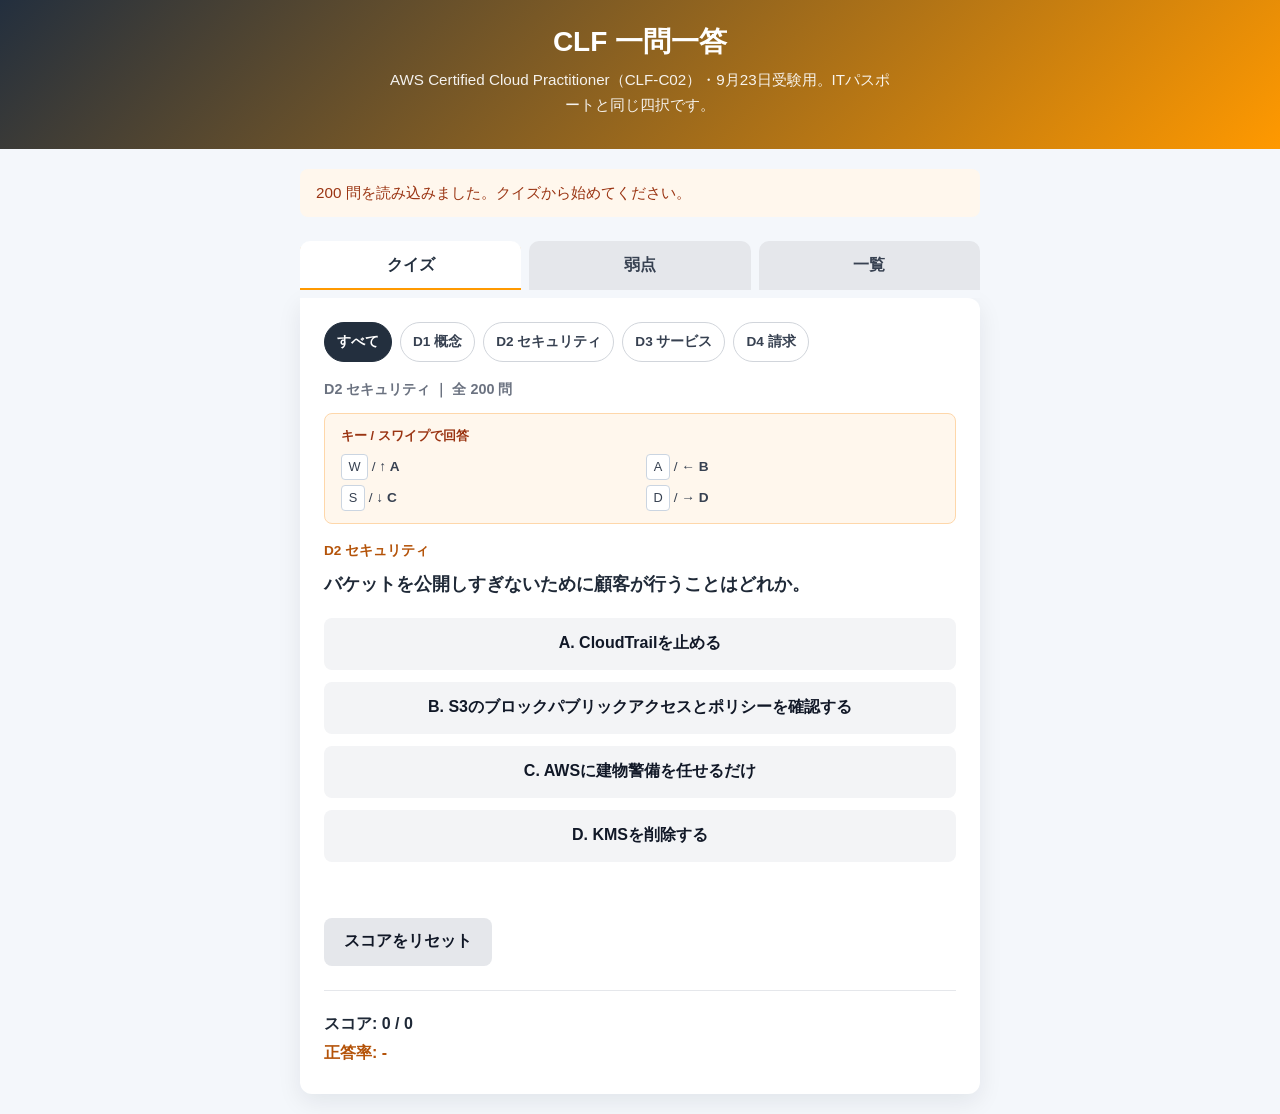
==== app/clf/index.html @ 450629c9 "CLF一問一答（200問）をGitHub Pagesで公開する。 スマホから同じit-passサイトの /clf/ で解けるようにする。  Co-authored-by: Cursor <cursor" ====
<!DOCTYPE html>
<html lang="ja">
<head>
  <meta charset="UTF-8">
  <meta name="viewport" content="width=device-width, initial-scale=1.0, viewport-fit=cover">
  <meta name="theme-color" content="#232F3E">
  <meta name="apple-mobile-web-app-capable" content="yes">
  <meta name="apple-mobile-web-app-title" content="CLF一問一答">
  <meta name="mobile-web-app-capable" content="yes">
  <link rel="manifest" href="manifest.webmanifest">
  <title>CLF 一問一答</title>
  <link rel="stylesheet" href="style.css">
</head>
<body>
  <header class="header">
    <h1>CLF 一問一答</h1>
    <p>AWS Certified Cloud Practitioner（CLF-C02）・9月23日受験用。ITパスポートと同じ四択です。</p>
  </header>

  <main class="container">
    <p id="status-message" class="status-message" aria-live="polite"></p>

    <nav class="tabs">
      <button type="button" class="tab active" id="tab-quiz" data-tab="quiz">クイズ</button>
      <button type="button" class="tab" id="tab-wrong" data-tab="wrong">弱点</button>
      <button type="button" class="tab" id="tab-list" data-tab="list">一覧</button>
    </nav>

    <section id="quiz-section" class="panel active">
      <div class="filter-row" role="group" aria-label="ドメイン">
        <button type="button" class="chip active" data-domain="ALL">すべて</button>
        <button type="button" class="chip" data-domain="D1">D1 概念</button>
        <button type="button" class="chip" data-domain="D2">D2 セキュリティ</button>
        <button type="button" class="chip" data-domain="D3">D3 サービス</button>
        <button type="button" class="chip" data-domain="D4">D4 請求</button>
      </div>

      <div id="quiz-card" class="quiz-card">
        <p id="quiz-progress" class="quiz-progress">0 / 0</p>

        <div class="control-hint" aria-label="操作ヒント">
          <p class="control-hint-title">キー / スワイプで回答</p>
          <div class="control-hint-grid">
            <span><kbd>W</kbd> / ↑ <strong>A</strong></span>
            <span><kbd>A</kbd> / ← <strong>B</strong></span>
            <span><kbd>S</kbd> / ↓ <strong>C</strong></span>
            <span><kbd>D</kbd> / → <strong>D</strong></span>
          </div>
        </div>

        <p class="quiz-label" id="quiz-domain-label">問題</p>
        <p id="quiz-body" class="quiz-body"></p>

        <div id="quiz-choices" class="quiz-choices">
          <button type="button" class="btn choice-btn" id="choice-btn-a" data-choice="A">A</button>
          <button type="button" class="btn choice-btn" id="choice-btn-b" data-choice="B">B</button>
          <button type="button" class="btn choice-btn" id="choice-btn-c" data-choice="C">C</button>
          <button type="button" class="btn choice-btn" id="choice-btn-d" data-choice="D">D</button>
        </div>

        <p id="swipe-feedback" class="swipe-feedback" aria-live="polite"></p>
        <p id="quiz-result" class="quiz-result"></p>
        <p id="quiz-explain" class="quiz-explain hidden"></p>

        <div class="quiz-actions">
          <button type="button" class="btn btn-primary hidden" id="next-btn">次の問題へ</button>
          <button type="button" class="btn btn-secondary" id="reset-score-btn">スコアをリセット</button>
        </div>
      </div>

      <p id="quiz-empty" class="empty-text hidden">この条件の問題がありません。</p>

      <div class="score-panel">
        <p id="score" class="score">スコア: 0 / 0</p>
        <p id="accuracy" class="accuracy">正答率: -</p>
      </div>
    </section>

    <section id="wrong-section" class="panel">
      <h2>間違えた問題</h2>
      <p class="ai-lead">不正解になった問題だけを繰り返します。消すと最初からになります。</p>
      <div class="form-actions">
        <button type="button" class="btn btn-primary" id="retry-wrong-btn">弱点だけ解く</button>
        <button type="button" class="btn btn-secondary" id="clear-wrong-btn">弱点をクリア</button>
      </div>
      <ul id="wrong-list" class="question-list"></ul>
      <p id="wrong-empty" class="empty-text">まだ間違えた問題はありません。</p>
    </section>

    <section id="list-section" class="panel">
      <h2>問題一覧</h2>
      <p id="list-count" class="question-count">0 問</p>
      <ul id="question-list" class="question-list"></ul>
    </section>
  </main>

  <script src="questions.js"></script>
  <script src="app.js"></script>
</body>
</html>
---- app/clf/style.css ----
*,
*::before,
*::after {
  box-sizing: border-box;
}

html {
  -webkit-text-size-adjust: 100%;
}

body {
  margin: 0;
  font-family: "Hiragino Sans", "Yu Gothic", sans-serif;
  background: #f4f7fb;
  color: #1f2937;
  line-height: 1.6;
  padding-bottom: env(safe-area-inset-bottom);
}

.header {
  background: linear-gradient(135deg, #232f3e, #ff9900);
  color: #fff;
  padding: 2rem 1.25rem;
  padding-top: calc(1.5rem + env(safe-area-inset-top));
  text-align: center;
}

.header h1 {
  margin: 0 0 0.5rem;
  font-size: 1.75rem;
  line-height: 1.3;
}

.header p {
  margin: 0 auto;
  max-width: 32rem;
  opacity: 0.92;
  font-size: 0.95rem;
}

.container {
  max-width: 720px;
  margin: 0 auto;
  padding: 1.25rem;
}

.status-message {
  min-height: 1.5rem;
  margin: 0 0 1rem;
  padding: 0.75rem 1rem;
  border-radius: 8px;
  font-size: 0.95rem;
  word-break: break-word;
}

.status-message.info {
  background: #fff7ed;
  color: #9a3412;
}

.status-message.success {
  background: #dcfce7;
  color: #166534;
}

.status-message.error {
  background: #fee2e2;
  color: #991b1b;
}

.tabs {
  display: flex;
  gap: 0.5rem;
  margin-bottom: 0;
  position: sticky;
  top: 0;
  z-index: 10;
  padding: 0.5rem 0;
  background: #f4f7fb;
}

.tab {
  flex: 1;
  min-height: 48px;
  padding: 0.85rem 1rem;
  border: none;
  border-radius: 10px 10px 0 0;
  background: #e5e7eb;
  color: #374151;
  font-size: 1rem;
  font-weight: 600;
  cursor: pointer;
  -webkit-tap-highlight-color: transparent;
}

.tab.active {
  background: #fff;
  color: #232f3e;
  box-shadow: 0 -2px 0 #ff9900 inset;
}

.panel {
  display: none;
  background: #fff;
  padding: 1.5rem;
  border-radius: 0 12px 12px 12px;
  box-shadow: 0 8px 24px rgba(15, 23, 42, 0.08);
}

.panel.active {
  display: block;
}

.panel h2 {
  margin-top: 0;
}

.filter-row {
  display: flex;
  flex-wrap: wrap;
  gap: 0.5rem;
  margin-bottom: 1rem;
}

.chip {
  min-height: 40px;
  padding: 0.4rem 0.75rem;
  border: 1px solid #d1d5db;
  border-radius: 999px;
  background: #fff;
  color: #374151;
  font-size: 0.85rem;
  font-weight: 700;
  cursor: pointer;
}

.chip.active {
  background: #232f3e;
  border-color: #232f3e;
  color: #fff;
}

.ai-lead {
  margin: 0 0 1.25rem;
  color: #4b5563;
  font-size: 0.95rem;
}

.btn {
  display: inline-flex;
  align-items: center;
  justify-content: center;
  min-height: 48px;
  padding: 0.75rem 1.25rem;
  border: none;
  border-radius: 8px;
  font-size: 1rem;
  font-weight: 600;
  cursor: pointer;
  -webkit-tap-highlight-color: transparent;
}

.btn-primary {
  background: #ff9900;
  color: #232f3e;
}

.btn-primary:hover {
  background: #e88b00;
}

.btn-secondary {
  background: #e5e7eb;
  color: #111827;
}

.btn:disabled {
  opacity: 0.6;
  cursor: not-allowed;
}

.form-actions,
.quiz-actions {
  display: flex;
  flex-wrap: wrap;
  gap: 0.75rem;
  margin-top: 1rem;
}

.question-count {
  margin: 0 0 0.75rem;
  font-size: 0.9rem;
  color: #6b7280;
  font-weight: 600;
}

.question-list {
  list-style: none;
  margin: 0;
  padding: 0;
}

.question-item {
  padding: 1rem;
  margin-bottom: 0.75rem;
  background: #f9fafb;
  border: 1px solid #e5e7eb;
  border-radius: 8px;
}

.question-text {
  margin: 0 0 0.35rem;
  word-break: break-word;
}

.question-meta {
  margin: 0;
  font-size: 0.85rem;
  color: #6b7280;
}

.empty-text {
  color: #6b7280;
  font-size: 0.95rem;
}

.quiz-card {
  margin-bottom: 1rem;
  touch-action: pan-y;
}

.control-hint {
  margin-bottom: 1rem;
  padding: 0.75rem 1rem;
  background: #fff7ed;
  border: 1px solid #fed7aa;
  border-radius: 8px;
}

.control-hint-title {
  margin: 0 0 0.5rem;
  font-size: 0.8rem;
  font-weight: 700;
  color: #9a3412;
}

.control-hint-grid {
  display: grid;
  grid-template-columns: repeat(2, 1fr);
  gap: 0.35rem 0.75rem;
  font-size: 0.85rem;
  color: #374151;
}

.control-hint-grid kbd {
  display: inline-block;
  min-width: 1.5rem;
  padding: 0.1rem 0.4rem;
  border: 1px solid #cbd5e1;
  border-radius: 4px;
  background: #fff;
  font-family: inherit;
  font-size: 0.8rem;
  text-align: center;
}

.swipe-feedback {
  min-height: 0;
  margin: 0.5rem 0 0;
  font-size: 0.85rem;
  color: #6b7280;
  text-align: center;
}

.choice-btn.key-pressed,
.choice-btn.swipe-pressed {
  transform: scale(0.98);
  outline: 2px solid #ff9900;
  outline-offset: 2px;
}

.quiz-progress {
  margin: 0 0 0.75rem;
  font-size: 0.9rem;
  color: #6b7280;
  font-weight: 600;
}

.quiz-label {
  margin: 0 0 0.5rem;
  font-size: 0.85rem;
  font-weight: 700;
  color: #b45309;
}

.quiz-body {
  margin: 0 0 1.25rem;
  font-size: 1.1rem;
  font-weight: 600;
  word-break: break-word;
}

.quiz-choices {
  display: grid;
  gap: 0.75rem;
}

.choice-btn {
  width: 100%;
  min-height: 52px;
  text-align: left;
  background: #f3f4f6;
  color: #111827;
  white-space: normal;
  word-break: break-word;
}

.choice-btn:hover:not(:disabled) {
  background: #e5e7eb;
}

.choice-btn.correct {
  background: #dcfce7;
  color: #166534;
}

.choice-btn.incorrect {
  background: #fee2e2;
  color: #991b1b;
}

.choice-btn:disabled {
  cursor: not-allowed;
  opacity: 0.9;
}

.quiz-result {
  min-height: 1.5rem;
  margin: 1rem 0 0.5rem;
  font-weight: 700;
  word-break: break-word;
}

.quiz-result.correct {
  color: #166534;
}

.quiz-result.incorrect {
  color: #991b1b;
}

.quiz-explain {
  margin: 0 0 0.5rem;
  padding: 0.85rem 1rem;
  background: #eff6ff;
  border: 1px solid #bfdbfe;
  border-radius: 8px;
  color: #1e3a8a;
  font-size: 0.95rem;
}

.score-panel {
  margin-top: 1.5rem;
  padding-top: 1rem;
  border-top: 1px solid #e5e7eb;
}

.score,
.accuracy {
  margin: 0.25rem 0;
  font-weight: 700;
}

.accuracy {
  color: #b45309;
}

.hidden {
  display: none;
}

@media (max-width: 768px) {
  .container {
    padding: 0.75rem;
  }

  .panel {
    padding: 1rem;
    border-radius: 0 10px 10px 10px;
  }
}

@media (max-width: 600px) {
  .header h1 {
    font-size: 1.35rem;
  }

  .tab {
    font-size: 0.85rem;
    padding: 0.75rem 0.35rem;
  }

  .form-actions .btn,
  .quiz-actions .btn {
    flex: 1 1 100%;
    width: 100%;
  }

  .quiz-body {
    font-size: 1rem;
  }

  .control-hint-grid {
    grid-template-columns: 1fr;
  }
}
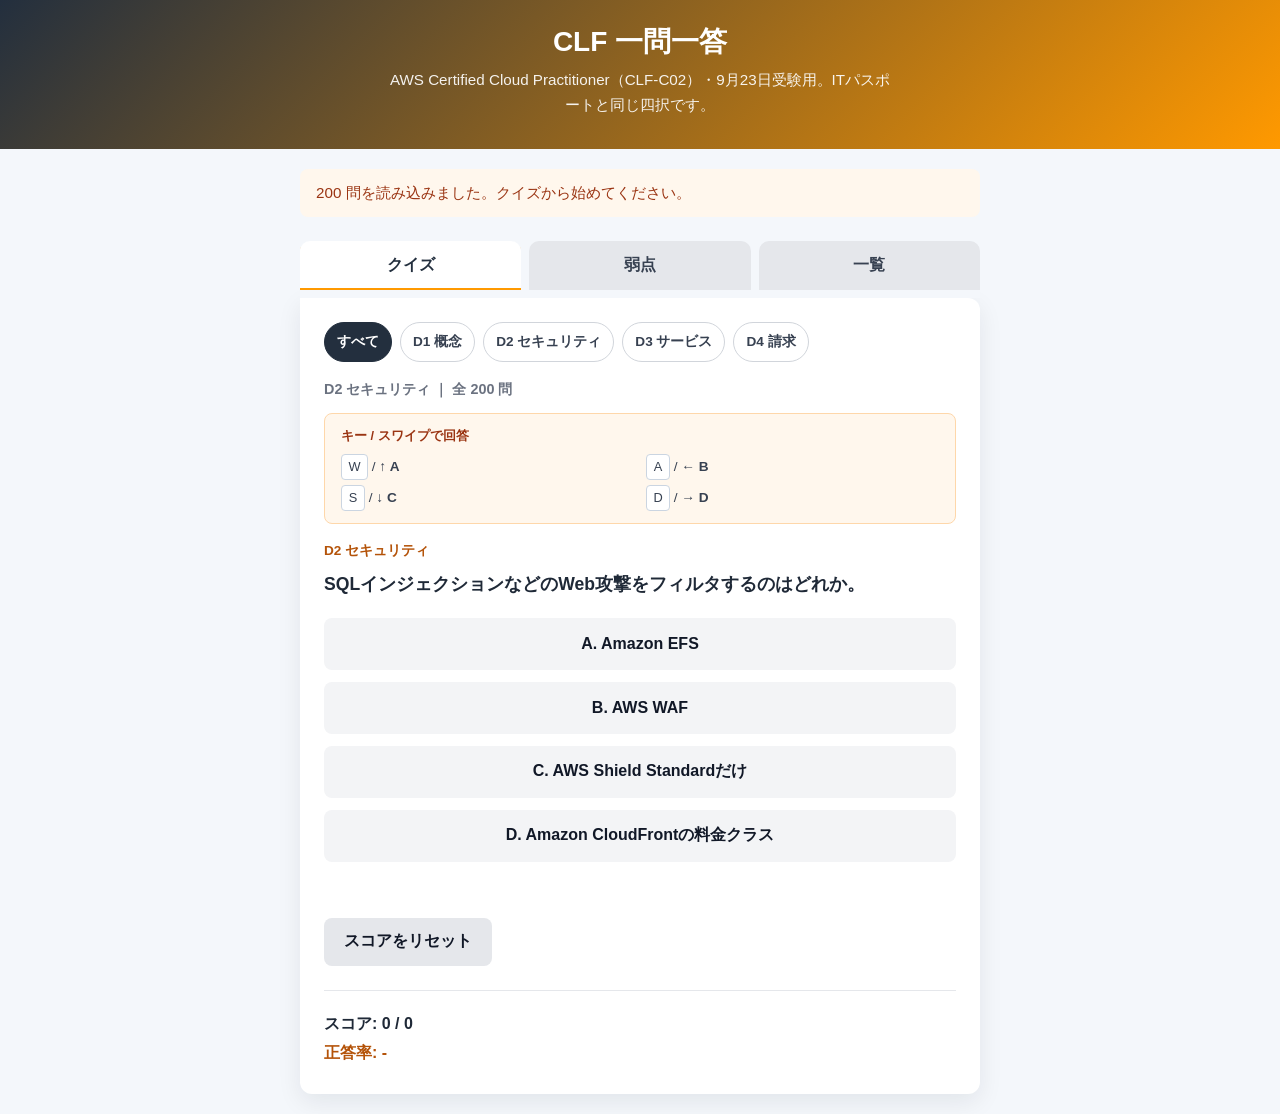
==== commit 8086fd26: "スマホが古いスクリプトを掴まないようキャッシュを更新する。 Co-authored-by: Cursor <cursoragent@cursor.com>" ====
--- a/app/clf/index.html
+++ b/app/clf/index.html
@@ -9,7 +9,7 @@
   <meta name="mobile-web-app-capable" content="yes">
   <link rel="manifest" href="manifest.webmanifest">
   <title>CLF 一問一答</title>
-  <link rel="stylesheet" href="style.css">
+  <link rel="stylesheet" href="style.css?v=2">
 </head>
 <body>
   <header class="header">
@@ -95,6 +95,6 @@
   </main>
 
   <script src="questions.js"></script>
-  <script src="app.js"></script>
+  <script src="app.js?v=2"></script>
 </body>
 </html>
--- a/app/clf/style.css
+++ b/app/clf/style.css
@@ -6,6 +6,7 @@
 
 html {
   -webkit-text-size-adjust: 100%;
+  overscroll-behavior: none;
 }
 
 body {
@@ -15,6 +16,12 @@
   color: #1f2937;
   line-height: 1.6;
   padding-bottom: env(safe-area-inset-bottom);
+  overscroll-behavior: none;
+}
+
+body.is-swipe-lock {
+  overflow: hidden;
+  touch-action: none;
 }
 
 .header {
@@ -111,6 +118,11 @@
   display: block;
 }
 
+#quiz-section.panel.active {
+  touch-action: none;
+  overscroll-behavior: none;
+}
+
 .panel h2 {
   margin-top: 0;
 }
@@ -226,7 +238,8 @@
 
 .quiz-card {
   margin-bottom: 1rem;
-  touch-action: pan-y;
+  touch-action: none;
+  overscroll-behavior: none;
 }
 
 .control-hint {
@@ -313,6 +326,7 @@
   color: #111827;
   white-space: normal;
   word-break: break-word;
+  touch-action: none;
 }
 
 .choice-btn:hover:not(:disabled) {
